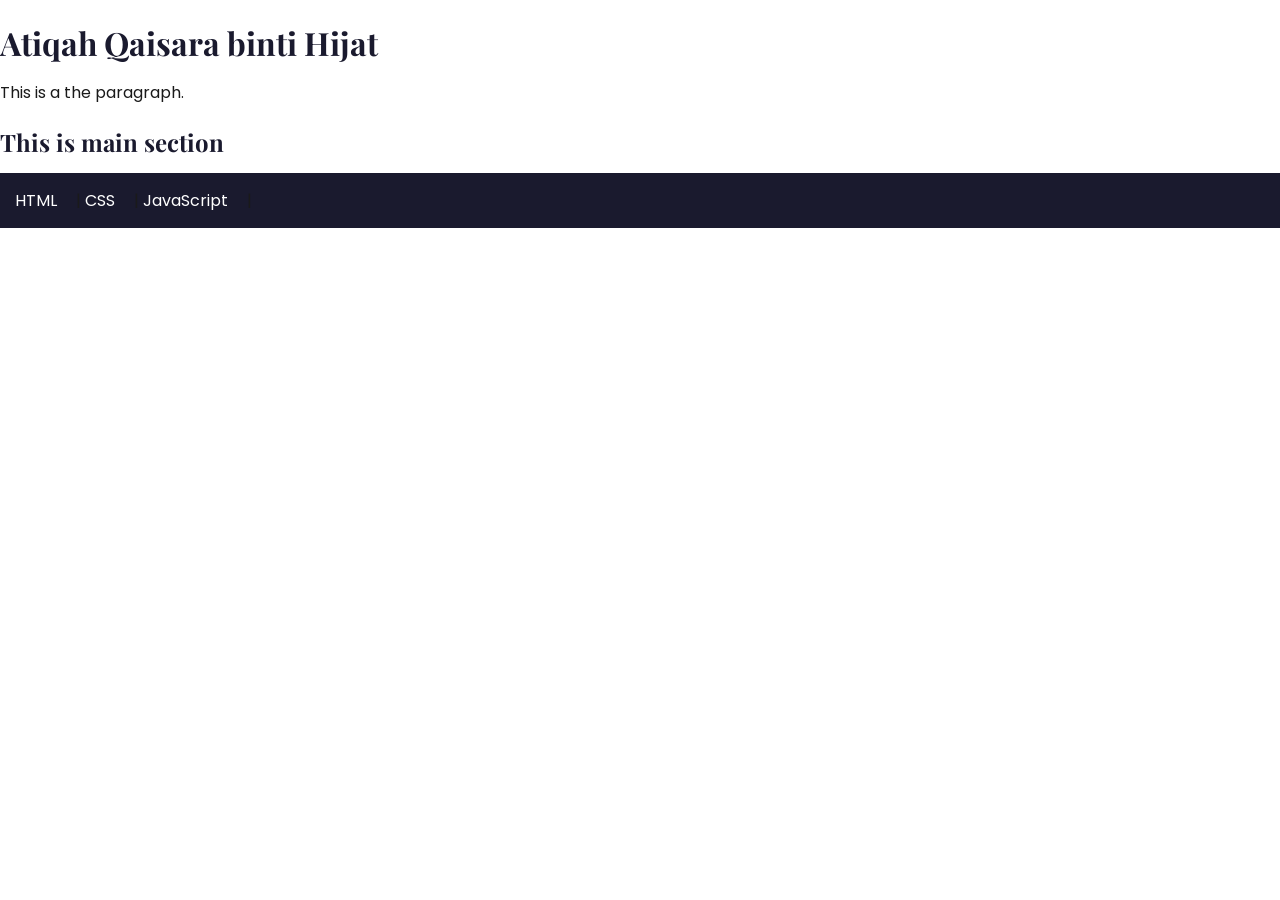
==== index.html @ c2d72d50 "Task 1 CSS - Create style.css added style.css into every <head> of the html pages" ====
<!DOCTYPE html>
<html lang ="en">
<head>
<title>Lab 1A Ati</title>
<meta charset="UTF-8">
<meta name = "description">
<link rel="stylesheet" href="style.css">
</head>

<body>

<h1>Atiqah Qaisara binti Hijat</h1>
<p>This is a  the paragraph.</p>

<main>
<h2>This is  main section</h2>
<nav>
<a href="https://www.w3schools.com/html/default.asp">HTML</a> |
<a href="https://www.w3schools.com/css/default.asp">CSS</a> |
<a href="https://www.w3schools.com/js/default.asp">JavaScript</a> |
</nav>

</main>
</body>
</html>
---- style.css ----
/* =========================
   GOOGLE FONT IMPORT
   ========================= */
@import url('https://fonts.googleapis.com/css2?family=Poppins:wght@300;400;600&family=Playfair+Display:wght@500;700&display=swap');


/* =========================
   CSS RESET
   ========================= */
*,
*::before,
*::after {
    box-sizing: border-box;
}

html {
    font-size: 62.5%; /* 1rem = 10px */
}

body {
    margin: 0;
    padding: 0;
    font-family: var(--font-body);
    font-size: 1.6rem;
    background-color: var(--color-surface);
    color: var(--color-text);
}


/* =========================
   DESIGN TOKENS (:root)
   ========================= */
:root {
    /* Primary Colors */
    --color-primary: #1a1a2e;
    --color-secondary: #16213e;

    /* Accent Colors */
    --color-accent: #e8d5b7;
    --color-accent-2: #fca311;

    /* Neutral Greys */
    --color-grey-100: #f5f5f5;
    --color-grey-300: #cccccc;
    --color-grey-700: #555555;

    /* Text + Surface */
    --color-text: #1a1a1a;
    --color-muted: #666666;
    --color-surface: #ffffff;

    /* Fonts */
    --font-body: 'Poppins', Arial, sans-serif;
    --font-heading: 'Playfair Display', serif;

    /* Spacing */
    --space-sm: 0.5rem;
    --space-md: 1.5rem;
    --space-lg: 3rem;
}


/* =========================
   GLOBAL STYLES
   ========================= */
h1, h2, h3 {
    font-family: var(--font-heading);
    color: var(--color-primary);
    margin-bottom: var(--space-md);
}

p {
    margin-bottom: var(--space-md);
    line-height: 1.6;
}


/* =========================
   NAVIGATION (optional)
   ========================= */
nav {
    background-color: var(--color-primary);
    padding: var(--space-md);
}

nav a {
    color: var(--color-surface);
    text-decoration: none;
    margin-right: var(--space-md);
}

nav a:hover {
    color: var(--color-accent);
}


/* =========================
   SECTION STYLING
   ========================= */
section {
    padding: var(--space-lg);
}

figure {
    margin: var(--space-md) 0;
}

figcaption {
    font-size: 1.4rem;
    color: var(--color-muted);
}


/* =========================
   BUTTON (optional reuse)
   ========================= */
button {
    background-color: var(--color-accent-2);
    color: var(--color-surface);
    border: none;
    padding: var(--space-sm) var(--space-md);
    cursor: pointer;
}
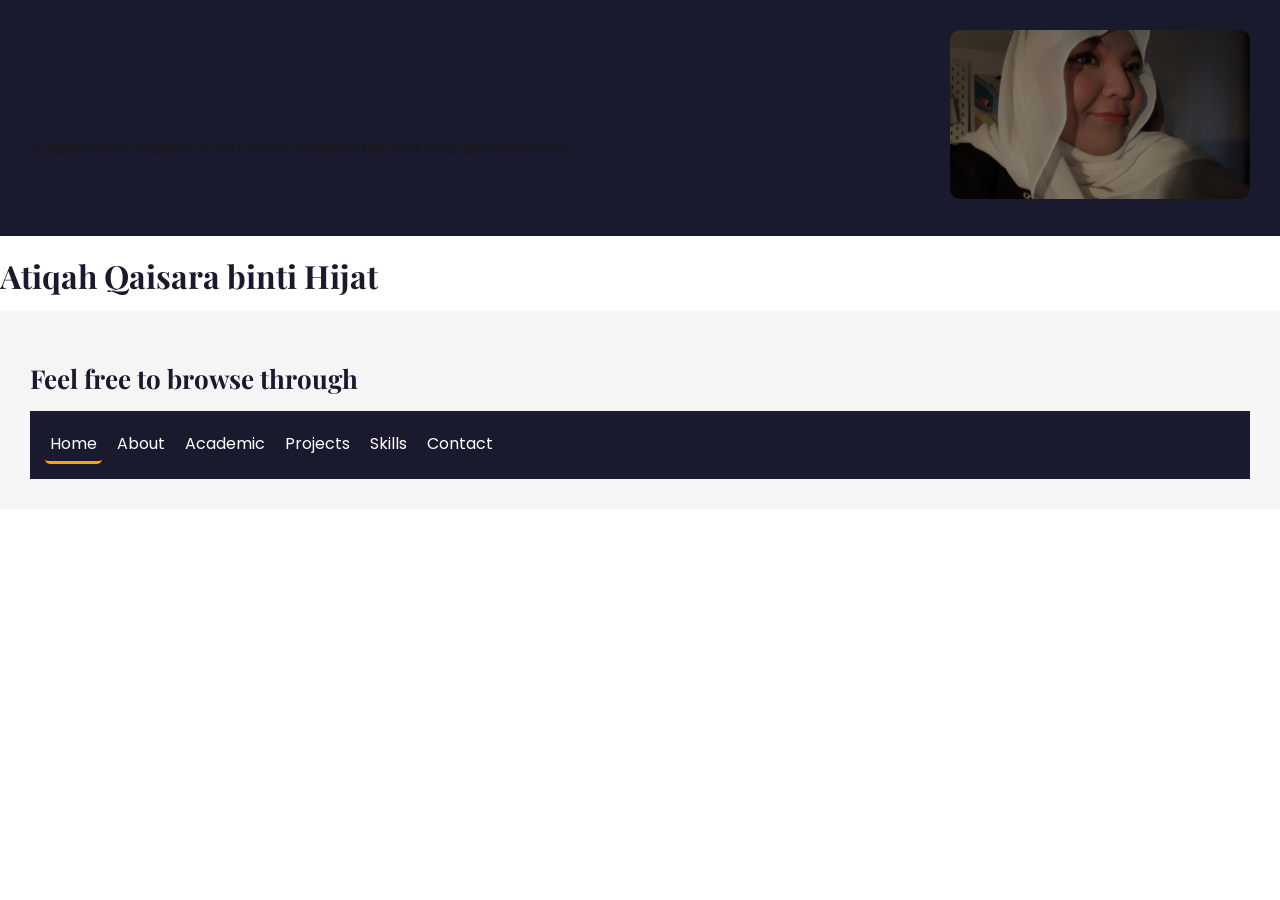
==== commit eef1af0d: "Task 3 CSS" ====
--- a/index.html
+++ b/index.html
@@ -8,16 +8,33 @@
 </head>
 
 <body>
+<header>
+    <div class="header-text">
+        <h1>Hello, I'm Atiqah</h1>
+        <p>A passionate student in software engineering and web development.</p>
+    </div>
 
+    <div class="header-image">
+        <img src="profile.jpg" 
+             alt="Profile photo of Atiqah Qaisara" 
+             width="300" height="300">
+    </div>
+</header>
 <h1>Atiqah Qaisara binti Hijat</h1>
-<p>This is a  the paragraph.</p>
 
 <main>
-<h2>This is  main section</h2>
+<h2>Feel free to browse through</h2>
 <nav>
-<a href="https://www.w3schools.com/html/default.asp">HTML</a> |
-<a href="https://www.w3schools.com/css/default.asp">CSS</a> |
-<a href="https://www.w3schools.com/js/default.asp">JavaScript</a> |
+
+    <div class="nav-links">
+        <a href="index.html" class="active">Home</a>
+        <a href="about.html">About</a>
+        <a href="academic.html">Academic</a>
+        <a href="projects.html">Projects</a>
+        <a href="skills.html">Skills</a>
+        <a href="contact.html">Contact</a>
+    </div>
+</nav>
 </nav>
 
 </main>
--- a/style.css
+++ b/style.css
@@ -120,4 +120,257 @@
     border: none;
     padding: var(--space-sm) var(--space-md);
     cursor: pointer;
+}
+
+/* =========================
+   TYPOGRAPHIC SCALE
+   ========================= */
+
+/* h1–h4 */
+h1 {
+    font-size: 3.2rem;
+    line-height: 1.2;
+    color: var(--color-primary);
+}
+
+h2 {
+    font-size: 2.6rem;
+    line-height: 1.3;
+    color: var(--color-primary);
+}
+
+h3 {
+    font-size: 2rem;
+    line-height: 1.4;
+    color: var(--color-secondary);
+}
+
+h4 {
+    font-size: 1.8rem;
+    line-height: 1.4;
+    color: var(--color-secondary);
+}
+
+/* paragraph */
+p {
+    font-size: 1.6rem;
+    line-height: 1.6;
+    color: var(--color-text);
+}
+
+/* small text */
+small {
+    font-size: 1.2rem;
+    line-height: 1.4;
+    color: var(--color-muted);
+}
+
+/* blockquote */
+blockquote {
+    font-size: 1.6rem;
+    line-height: 1.6;
+    color: var(--color-grey-700);
+    border-left: 0.4rem solid var(--color-accent);
+    padding-left: var(--space-md);
+    margin: var(--space-md) 0;
+}
+
+/* code */
+code {
+    font-size: 1.4rem;
+    background-color: var(--color-grey-100);
+    padding: var(--space-sm);
+    border-radius: 0.5rem;
+}
+
+/* caption */
+figcaption {
+    font-size: 1.2rem;
+    line-height: 1.4;
+    color: var(--color-muted);
+}
+
+
+/* =========================
+   LAYOUT LANDMARKS
+   ========================= */
+
+header {
+    background-color: var(--color-primary);
+    color: var(--color-surface);
+    padding: var(--space-md);
+}
+
+nav {
+    background-color: var(--color-secondary);
+    padding: var(--space-sm);
+}
+
+main {
+    background-color: var(--color-grey-100);
+    padding: var(--space-lg);
+}
+
+footer {
+    background-color: var(--color-primary);
+    color: var(--color-surface);
+    padding: var(--space-md);
+}
+
+
+/* =========================
+   LINK STATES
+   ========================= */
+
+a:link {
+    color: var(--color-primary);
+}
+
+a:visited {
+    color: var(--color-grey-700);
+}
+
+a:hover {
+    color: var(--color-accent-2);
+    text-decoration: underline;
+}
+
+a:active {
+    color: var(--color-accent);
+}
+
+
+/* =========================
+   COMPONENTS (BOX MODEL)
+   ========================= */
+
+/* 1. Card Component */
+.card {
+    background-color: var(--color-surface);
+    padding: var(--space-md); /* padding = space INSIDE the card */
+    margin: var(--space-md) 0; /* margin = space BETWEEN cards */
+    border: 0.1rem solid var(--color-grey-300);
+    border-radius: 1rem;
+    box-shadow: 0 0.4rem 1rem rgba(0,0,0,0.1);
+    /* padding used for inner spacing, margin separates cards from others */
+}
+
+/* 2. Button */
+button {
+    padding: var(--space-sm) var(--space-md); /* padding makes button bigger inside */
+    border: none;
+    border-radius: 0.8rem;
+    background-color: var(--color-accent-2);
+    color: var(--color-surface);
+    margin-top: var(--space-sm); /* margin separates button from elements above */
+    cursor: pointer;
+}
+
+/* 3. Navigation Links */
+nav a {
+    padding: var(--space-sm); /* padding increases clickable area */
+    margin-right: var(--space-sm); /* spacing between links */
+    border-radius: 0.5rem;
+}
+
+/* 4. Section */
+section {
+    padding: var(--space-lg); /* internal spacing */
+    margin-bottom: var(--space-md); /* spacing between sections */
+    border: 0.1rem solid var(--color-grey-300);
+}
+
+/* 5. Input Fields */
+input, textarea {
+    padding: var(--space-sm); /* space inside input */
+    border: 0.1rem solid var(--color-grey-300);
+    margin-bottom: var(--space-md); /* space between inputs */
+    border-radius: 0.5rem;
+}
+
+/* Accessible focus (IMPORTANT MARKS) */
+input:focus, textarea:focus {
+    outline: none;
+    box-shadow: 0 0 0 0.3rem var(--color-accent);
+}
+
+/* =========================
+   NAVIGATION (FLEXBOX)
+   ========================= */
+
+nav {
+    display: flex;
+    justify-content: space-between; /* logo left, links right */
+    align-items: center;
+    padding: var(--space-md);
+    background-color: var(--color-primary);
+
+    position: sticky;
+    top: 0;
+    z-index: 1000; /* stays above other content */
+}
+
+/* Logo / Site Name */
+.nav-logo {
+    font-family: var(--font-heading);
+    font-size: 2rem;
+    color: var(--color-surface);
+}
+
+/* Nav links container */
+.nav-links {
+    display: flex;
+    flex-wrap: wrap; /* allows wrapping on small screens */
+    gap: var(--space-sm);
+}
+
+/* Nav links */
+.nav-links a {
+    color: var(--color-surface);
+    text-decoration: none;
+    padding: var(--space-sm);
+    border-radius: 0.5rem;
+
+    transition: color 0.2s, background-color 0.2s;
+}
+
+/* Hover effect */
+.nav-links a:hover {
+    background-color: var(--color-accent);
+    color: var(--color-primary);
+}
+
+/* Active page */
+.nav-links a.active {
+    border-bottom: 0.3rem solid var(--color-accent-2);
+}
+
+
+/* =========================
+   HERO HEADER (FLEXBOX)
+   ========================= */
+
+header {
+    display: flex;
+    justify-content: space-between;
+    align-items: center; /* vertically center */
+    padding: var(--space-lg);
+    gap: var(--space-lg);
+}
+
+/* Text side */
+.header-text {
+    flex: 1;
+}
+
+/* Image side */
+.header-image {
+    flex: 1;
+    text-align: right;
+}
+
+.header-image img {
+    max-width: 100%;
+    height: auto;
+    border-radius: 1rem;
 }
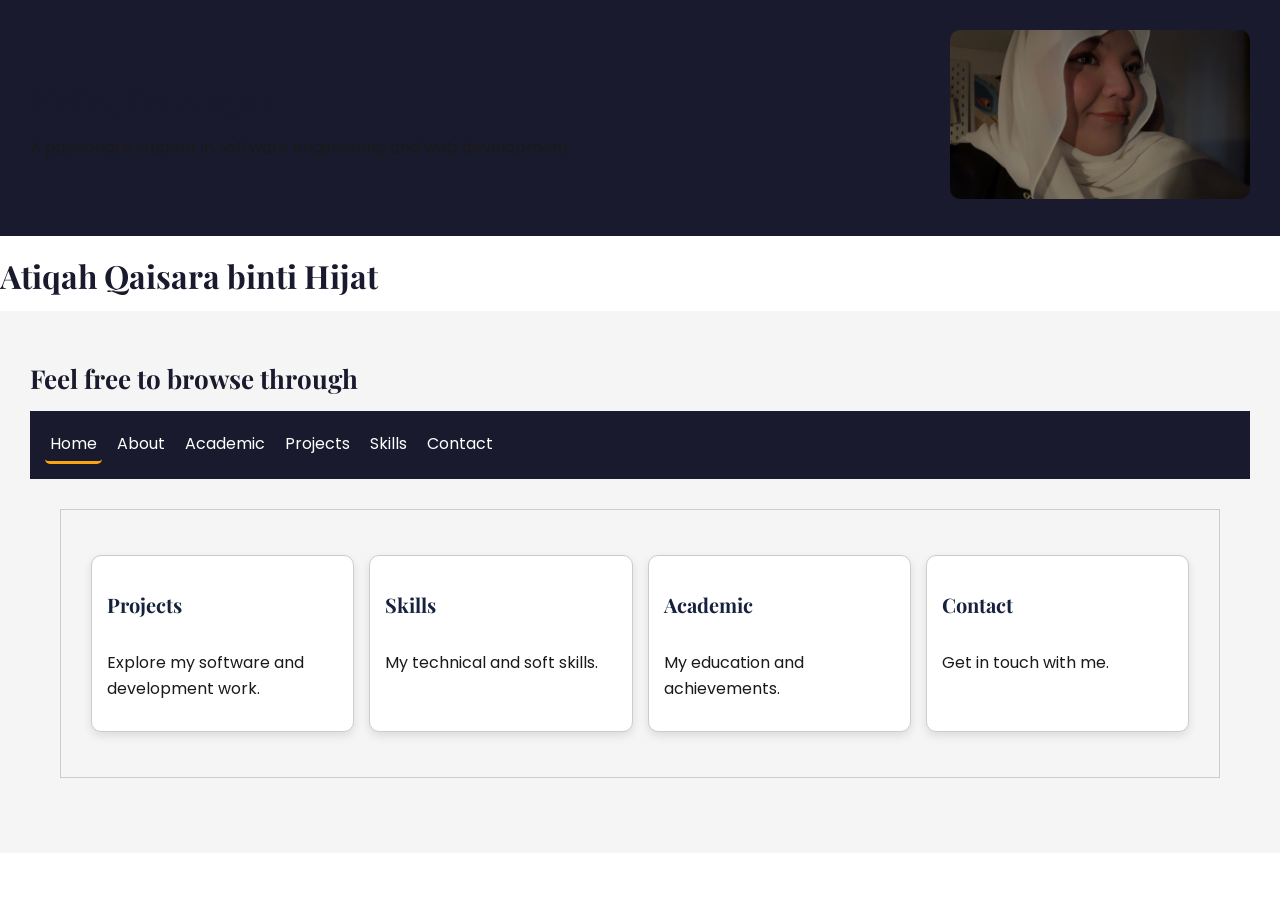
==== commit a9c9dded: "Task 4 CSS" ====
--- a/index.html
+++ b/index.html
@@ -35,7 +35,35 @@
         <a href="contact.html">Contact</a>
     </div>
 </nav>
-</nav>
+
+<main>
+
+    <section class="page-cards">
+
+        <div class="card">
+            <h3>Projects</h3>
+            <p>Explore my software and development work.</p>
+        </div>
+
+        <div class="card">
+            <h3>Skills</h3>
+            <p>My technical and soft skills.</p>
+        </div>
+
+        <div class="card">
+            <h3>Academic</h3>
+            <p>My education and achievements.</p>
+        </div>
+
+        <div class="card">
+            <h3>Contact</h3>
+            <p>Get in touch with me.</p>
+        </div>
+
+    </section>
+
+</main>
+
 
 </main>
 </body>
--- a/style.css
+++ b/style.css
@@ -373,4 +373,62 @@
     max-width: 100%;
     height: auto;
     border-radius: 1rem;
+}
+
+/* =========================
+   CARD GRID (INDEX PAGE)
+   ========================= */
+
+.page-cards {
+    display: grid;
+    grid-template-columns: repeat(auto-fit, minmax(260px, 1fr));
+    gap: var(--space-md); /* spacing between cards */
+}
+
+/* Make heading span full width */
+.page-cards h2 {
+    grid-column: span 2;
+}
+
+/* Card styling (equal height + hover effect) */
+.card {
+    display: grid;
+    grid-template-rows: auto 1fr auto; 
+    /* ensures equal height layout */
+
+    background-color: var(--color-surface);
+    padding: var(--space-md);
+    border-radius: 1rem;
+    border: 0.1rem solid var(--color-grey-300);
+
+    transition: transform 0.2s;
+}
+
+/* Lift effect */
+.card:hover {
+    transform: translateY(-4px);
+}
+
+
+/* =========================
+   SIDEBAR LAYOUT (SKILLS / ABOUT)
+   ========================= */
+
+.page-layout {
+    display: grid;
+    grid-template-columns: 1fr 280px; /* main + sidebar */
+    gap: var(--space-lg);
+}
+
+/* Main content */
+.main-content {
+    background-color: var(--color-surface);
+    padding: var(--space-md);
+}
+
+/* Sidebar */
+.sidebar {
+    background-color: var(--color-grey-100);
+    padding: var(--space-md);
+    border-radius: 1rem;
 }
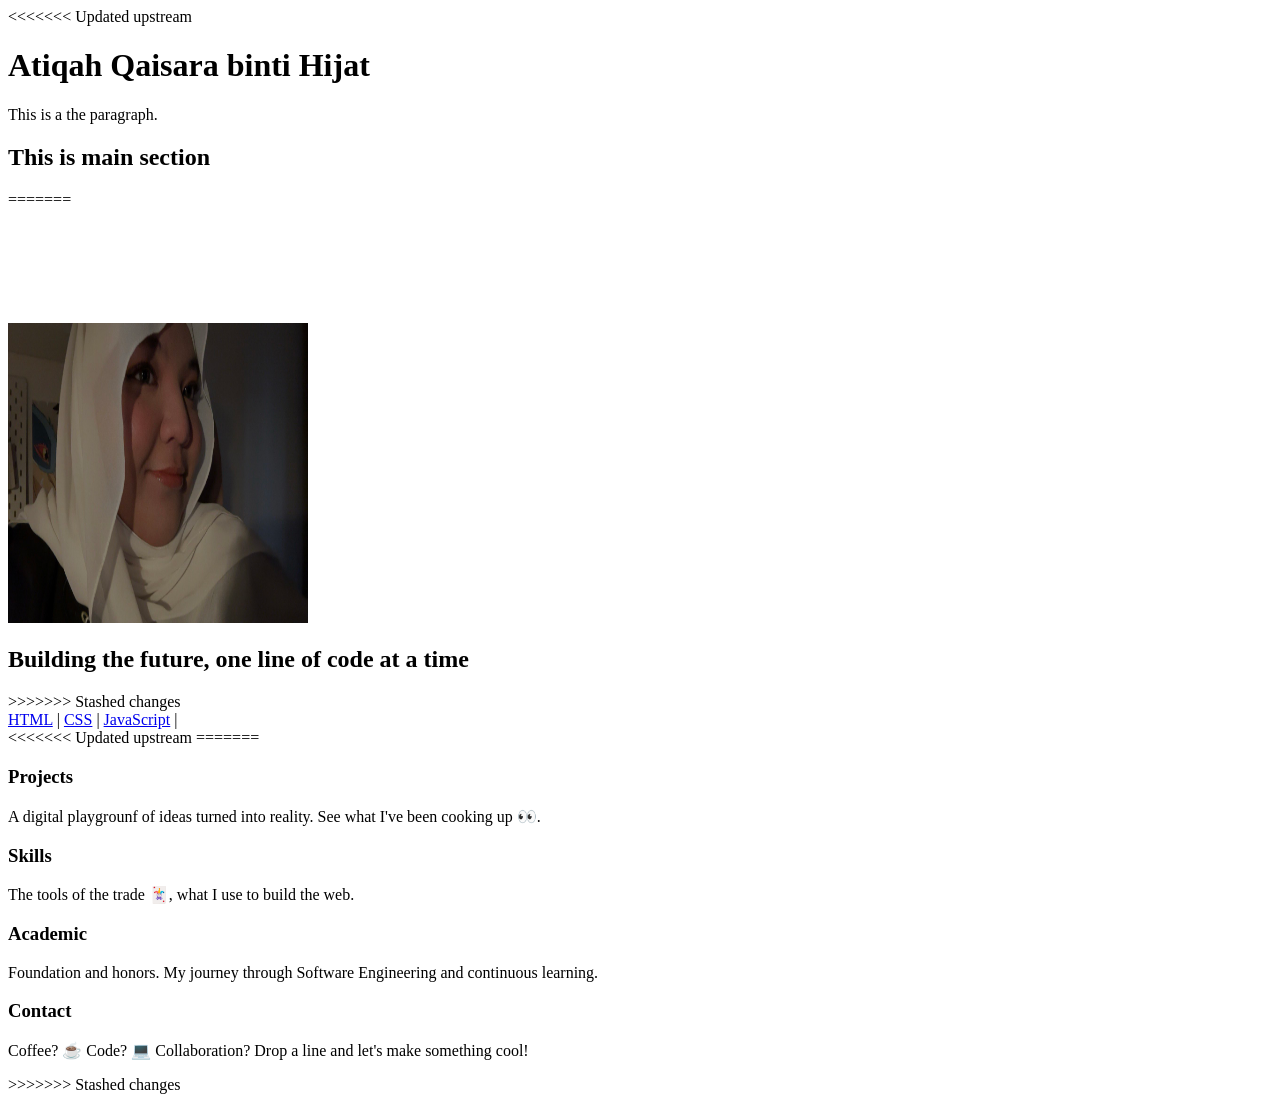
==== commit ac2fb074: "update index.html" ====
--- a/index.html
+++ b/index.html
@@ -1,17 +1,24 @@
 <!DOCTYPE html>
 <html lang ="en">
 <head>
-<title>Lab 1A Ati</title>
+<title>Lab 1B Ati</title>
 <meta charset="UTF-8">
 <meta name = "description">
-<link rel="stylesheet" href="style.css">
 </head>
 
 <body>
+<<<<<<< Updated upstream
+
+<h1>Atiqah Qaisara binti Hijat</h1>
+<p>This is a  the paragraph.</p>
+
+<main>
+<h2>This is  main section</h2>
+=======
 <header>
     <div class="header-text">
-        <h1>Hello, I'm Atiqah</h1>
-        <p>A passionate student in software engineering and web development.</p>
+        <h1 style ="color:white">Hello, World! I'm Atiqah.</h1>
+        <p style ="color:white">A passionate student in software engineering and web development.</p>
     </div>
 
     <div class="header-image">
@@ -20,44 +27,40 @@
              width="300" height="300">
     </div>
 </header>
-<h1>Atiqah Qaisara binti Hijat</h1>
 
 <main>
-<h2>Feel free to browse through</h2>
+<h2>Building the future, one line of code at a time</h2>
+>>>>>>> Stashed changes
 <nav>
-
-    <div class="nav-links">
-        <a href="index.html" class="active">Home</a>
-        <a href="about.html">About</a>
-        <a href="academic.html">Academic</a>
-        <a href="projects.html">Projects</a>
-        <a href="skills.html">Skills</a>
-        <a href="contact.html">Contact</a>
-    </div>
+<a href="https://www.w3schools.com/html/default.asp">HTML</a> |
+<a href="https://www.w3schools.com/css/default.asp">CSS</a> |
+<a href="https://www.w3schools.com/js/default.asp">JavaScript</a> |
 </nav>
 
+<<<<<<< Updated upstream
+=======
 <main>
 
     <section class="page-cards">
 
         <div class="card">
             <h3>Projects</h3>
-            <p>Explore my software and development work.</p>
+            <p>A digital playgrounf of ideas turned into reality. See what I've been cooking up 👀.</p>
         </div>
 
         <div class="card">
             <h3>Skills</h3>
-            <p>My technical and soft skills.</p>
+            <p>The tools of the trade 🃏, what I use to build the web.</p>
         </div>
 
         <div class="card">
             <h3>Academic</h3>
-            <p>My education and achievements.</p>
+            <p>Foundation and honors. My journey through Software Engineering and continuous learning.</p>
         </div>
 
         <div class="card">
             <h3>Contact</h3>
-            <p>Get in touch with me.</p>
+            <p>Coffee? ☕ Code? 💻 Collaboration? Drop a line and let's make something cool!</p>
         </div>
 
     </section>
@@ -65,6 +68,7 @@
 </main>
 
 
+>>>>>>> Stashed changes
 </main>
 </body>
 </html>
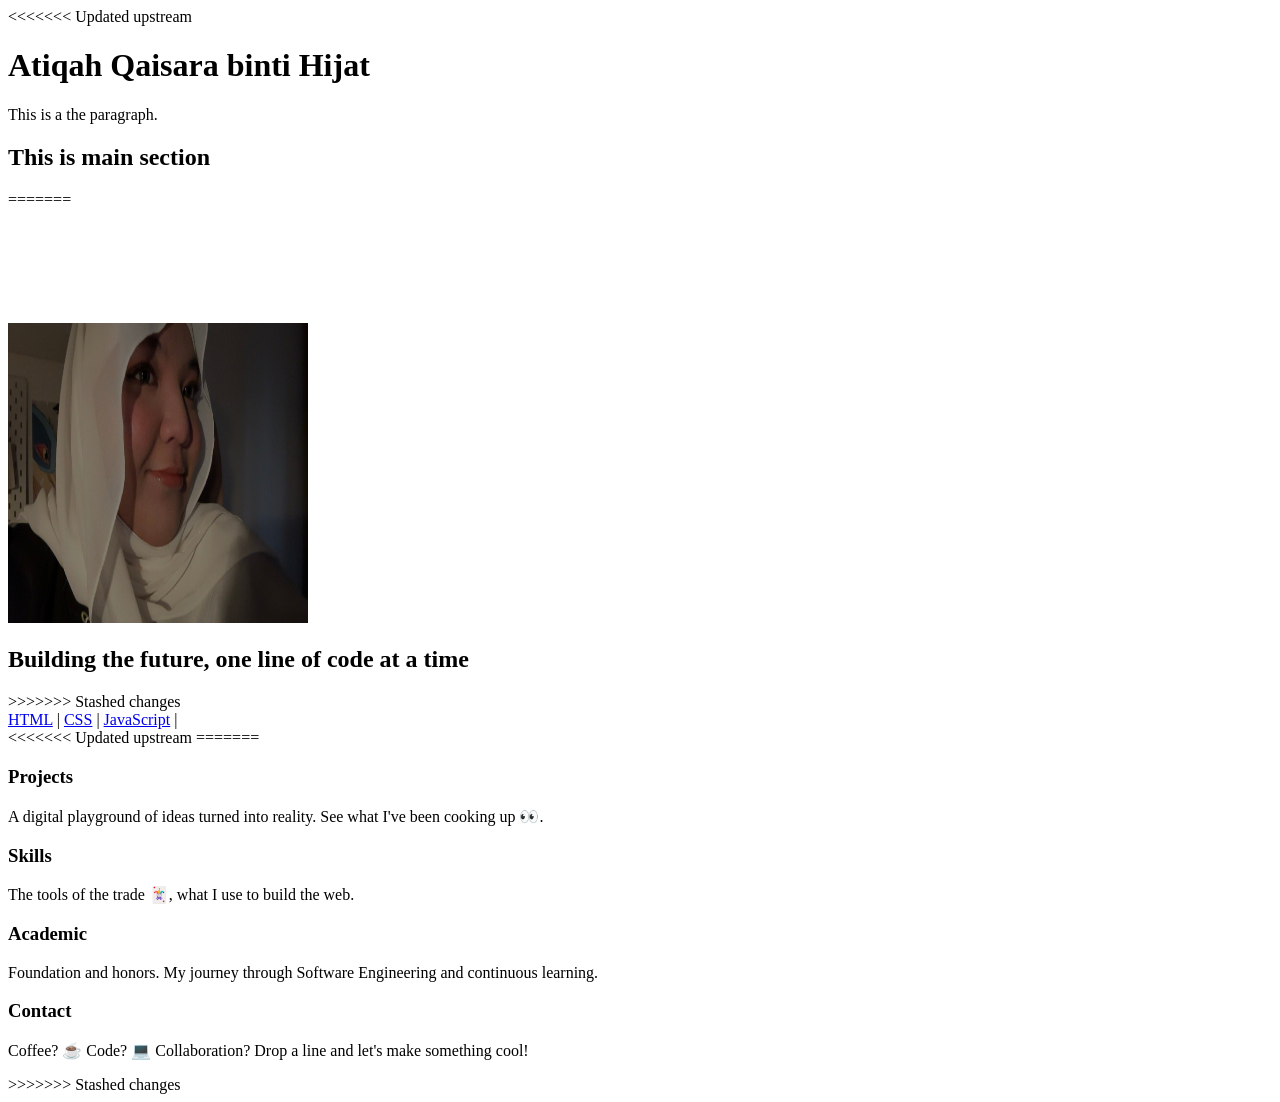
==== commit 020cf158: "update index.html" ====
--- a/index.html
+++ b/index.html
@@ -45,7 +45,7 @@
 
         <div class="card">
             <h3>Projects</h3>
-            <p>A digital playgrounf of ideas turned into reality. See what I've been cooking up 👀.</p>
+            <p>A digital playground of ideas turned into reality. See what I've been cooking up 👀.</p>
         </div>
 
         <div class="card">
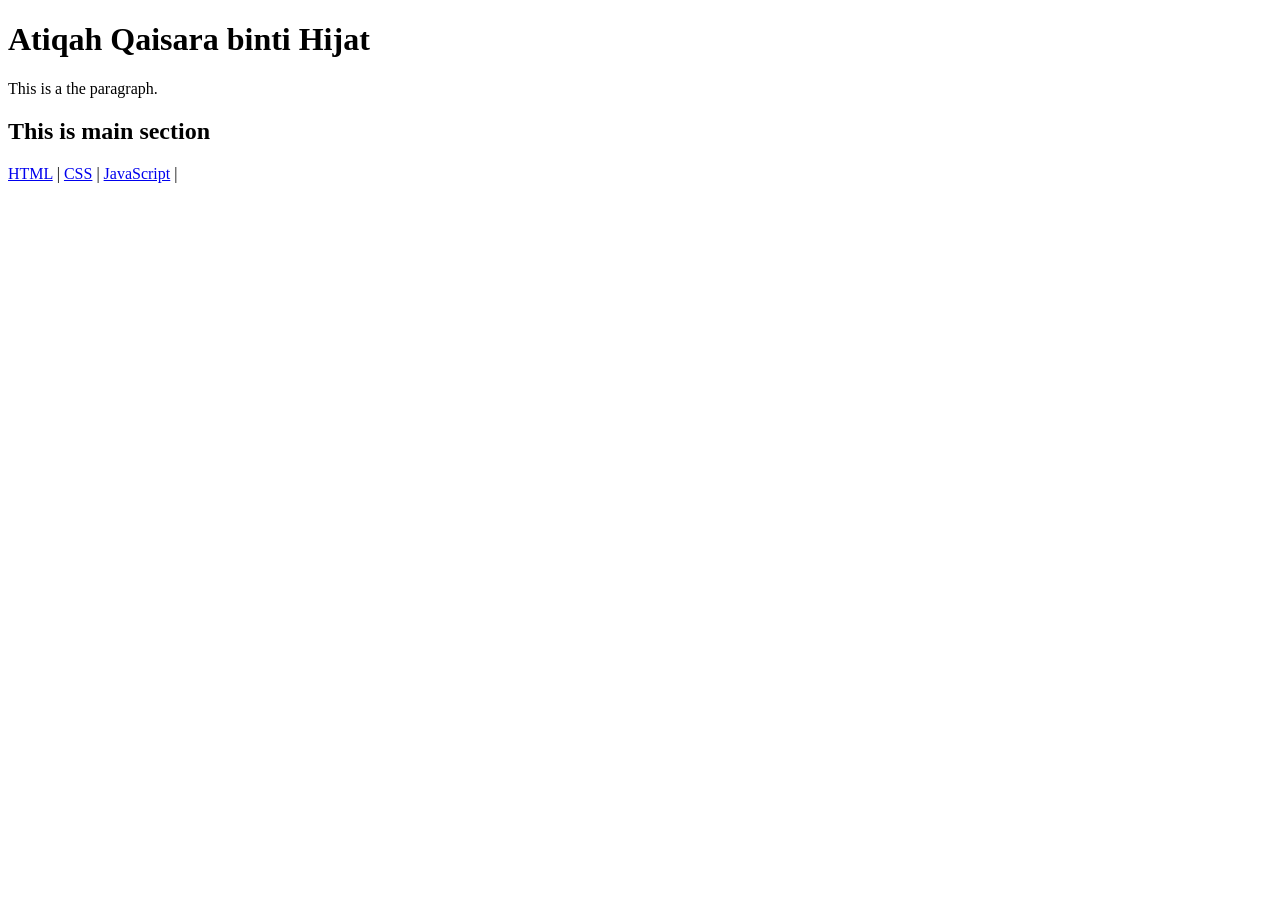
==== commit 977c782f: "Revert "update index.html" This reverts commit ac2fb0740bc879f8305e34ce73a398faaaeab93a." ====
--- a/index.html
+++ b/index.html
@@ -1,74 +1,24 @@
 <!DOCTYPE html>
 <html lang ="en">
 <head>
-<title>Lab 1B Ati</title>
+<title>Lab 1A Ati</title>
 <meta charset="UTF-8">
 <meta name = "description">
 </head>
 
 <body>
-<<<<<<< Updated upstream
 
 <h1>Atiqah Qaisara binti Hijat</h1>
 <p>This is a  the paragraph.</p>
 
 <main>
 <h2>This is  main section</h2>
-=======
-<header>
-    <div class="header-text">
-        <h1 style ="color:white">Hello, World! I'm Atiqah.</h1>
-        <p style ="color:white">A passionate student in software engineering and web development.</p>
-    </div>
-
-    <div class="header-image">
-        <img src="profile.jpg" 
-             alt="Profile photo of Atiqah Qaisara" 
-             width="300" height="300">
-    </div>
-</header>
-
-<main>
-<h2>Building the future, one line of code at a time</h2>
->>>>>>> Stashed changes
 <nav>
 <a href="https://www.w3schools.com/html/default.asp">HTML</a> |
 <a href="https://www.w3schools.com/css/default.asp">CSS</a> |
 <a href="https://www.w3schools.com/js/default.asp">JavaScript</a> |
 </nav>
 
-<<<<<<< Updated upstream
-=======
-<main>
-
-    <section class="page-cards">
-
-        <div class="card">
-            <h3>Projects</h3>
-            <p>A digital playground of ideas turned into reality. See what I've been cooking up 👀.</p>
-        </div>
-
-        <div class="card">
-            <h3>Skills</h3>
-            <p>The tools of the trade 🃏, what I use to build the web.</p>
-        </div>
-
-        <div class="card">
-            <h3>Academic</h3>
-            <p>Foundation and honors. My journey through Software Engineering and continuous learning.</p>
-        </div>
-
-        <div class="card">
-            <h3>Contact</h3>
-            <p>Coffee? ☕ Code? 💻 Collaboration? Drop a line and let's make something cool!</p>
-        </div>
-
-    </section>
-
-</main>
-
-
->>>>>>> Stashed changes
 </main>
 </body>
 </html>
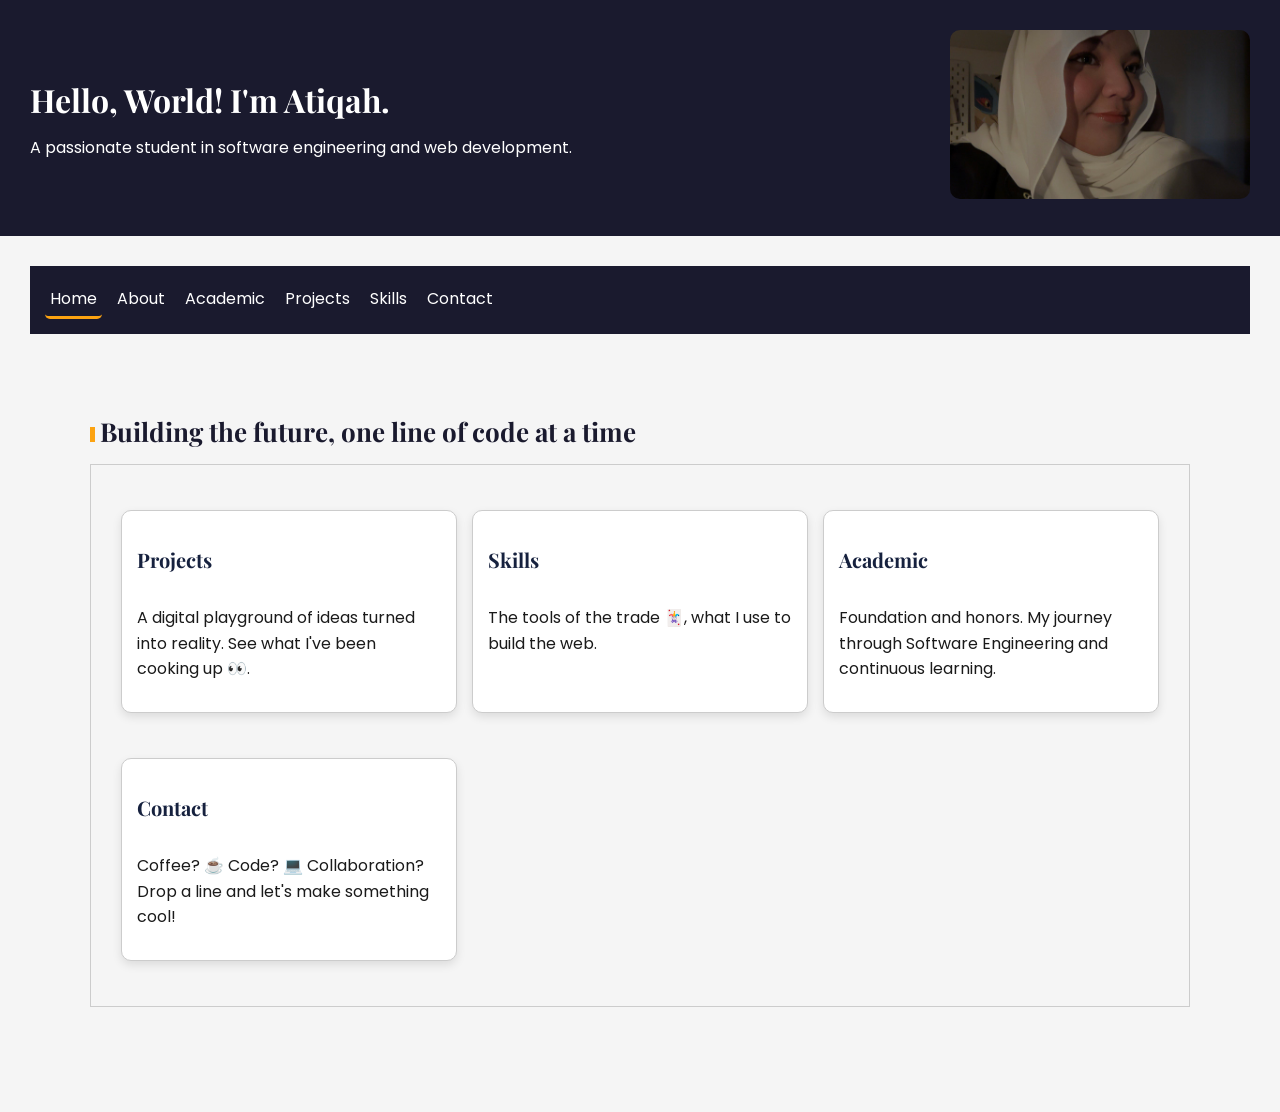
==== commit e9342085: "update index.html" ====
--- a/index.html
+++ b/index.html
@@ -1,24 +1,70 @@
 <!DOCTYPE html>
-<html lang ="en">
+<html lang="en">
 <head>
-<title>Lab 1A Ati</title>
-<meta charset="UTF-8">
-<meta name = "description">
+    <meta charset="UTF-8">
+    <meta name="viewport" content="width=device-width, initial-scale=1.0">
+    <meta name="description" content="Atiqah Qaisara's Portfolio">
+    <title>Lab 1B Ati</title>
+
+    <link rel="stylesheet" href="style.css">
 </head>
 
 <body>
 
-<h1>Atiqah Qaisara binti Hijat</h1>
-<p>This is a  the paragraph.</p>
+    <header>
+        <div class="header-text">
+            <h1 style="color:white">Hello, World! I'm Atiqah.</h1>
+            <p style="color:white">A passionate student in software engineering and web development.</p>
+        </div>
+
+        <div class="header-image">
+            <img src="profile.jpg" 
+                 alt="Profile photo of Atiqah Qaisara" 
+                 width="300" height="300">
+        </div>
+    </header>
 
 <main>
-<h2>This is  main section</h2>
 <nav>
-<a href="https://www.w3schools.com/html/default.asp">HTML</a> |
-<a href="https://www.w3schools.com/css/default.asp">CSS</a> |
-<a href="https://www.w3schools.com/js/default.asp">JavaScript</a> |
+
+    <div class="nav-links">
+        <a href="index.html" class="active">Home</a>
+        <a href="about.html">About</a>
+        <a href="academic.html">Academic</a>
+        <a href="projects.html">Projects</a>
+        <a href="skills.html">Skills</a>
+        <a href="contact.html">Contact</a>
+    </div>
 </nav>
 
-</main>
+<main>
+
+
+    <main>
+        <h2>Building the future, one line of code at a time</h2>
+
+        <section class="page-cards">
+            <div class="card">
+                <h3>Projects</h3>
+                <p>A digital playground of ideas turned into reality. See what I've been cooking up 👀.</p>
+            </div>
+
+            <div class="card">
+                <h3>Skills</h3>
+                <p>The tools of the trade 🃏, what I use to build the web.</p>
+            </div>
+
+            <div class="card">
+                <h3>Academic</h3>
+                <p>Foundation and honors. My journey through Software Engineering and continuous learning.</p>
+            </div>
+
+            <div class="card">
+                <h3>Contact</h3>
+                <p>Coffee? ☕ Code? 💻 Collaboration? Drop a line and let's make something cool!</p>
+            </div>
+        </section>
+    </main>
+
 </body>
 </html>
--- a/style.css
+++ b/style.css
@@ -0,0 +1,545 @@
+/* ============================================
+BREAKPOINTS
+mobile-first base: 320px and up (default)
+tablet:   @media (min-width: 600px)
+desktop:  @media (min-width: 1024px)
+============================================ */
+
+/* =========================
+   GOOGLE FONT IMPORT
+   ========================= */
+@import url('https://fonts.googleapis.com/css2?family=Poppins:wght@300;400;600&family=Playfair+Display:wght@500;700&display=swap');
+
+
+/* =========================
+   CSS RESET
+   ========================= */
+*,
+*::before,
+*::after {
+    box-sizing: border-box;
+}
+
+html {
+    font-size: 62.5%; /* 1rem = 10px */
+}
+
+body {
+    margin: 0;
+    padding: 0;
+    font-family: var(--font-body);
+    font-size: 1.6rem;
+    background-color: var(--color-surface);
+    color: var(--color-text);
+}
+
+
+/* =========================
+   DESIGN TOKENS (:root)
+   ========================= */
+:root {
+    /* Primary Colors */
+    --color-primary: #1a1a2e;
+    --color-secondary: #16213e;
+
+    /* Accent Colors */
+    --color-accent: #e8d5b7;
+    --color-accent-2: #fca311;
+
+    /* Neutral Greys */
+    --color-grey-100: #f5f5f5;
+    --color-grey-300: #cccccc;
+    --color-grey-700: #555555;
+
+    /* Text + Surface */
+    --color-text: #1a1a1a;
+    --color-muted: #666666;
+    --color-surface: #ffffff;
+
+    /* Fonts */
+    --font-body: 'Poppins', Arial, sans-serif;
+    --font-heading: 'Playfair Display', serif;
+
+    /* Spacing */
+    --space-sm: 0.5rem;
+    --space-md: 1.5rem;
+    --space-lg: 3rem;
+}
+
+
+/* =========================
+   GLOBAL STYLES
+   ========================= */
+h1, h2, h3 {
+    font-family: var(--font-heading);
+    color: var(--color-primary);
+    margin-bottom: var(--space-md);
+}
+
+p {
+    margin-bottom: var(--space-md);
+    line-height: 1.6;
+}
+
+
+/* =========================
+   NAVIGATION (optional)
+   ========================= */
+nav {
+    background-color: var(--color-primary);
+    padding: var(--space-md);
+}
+
+nav a {
+    color: var(--color-surface);
+    text-decoration: none;
+    margin-right: var(--space-md);
+}
+
+nav a:hover {
+    color: var(--color-accent);
+}
+
+
+/* =========================
+   SECTION STYLING
+   ========================= */
+section {
+    padding: var(--space-lg);
+}
+
+figure {
+    margin: var(--space-md) 0;
+}
+
+figcaption {
+    font-size: 1.4rem;
+    color: var(--color-muted);
+}
+
+
+/* =========================
+   BUTTON (optional reuse)
+   ========================= */
+button {
+    background-color: var(--color-accent-2);
+    color: var(--color-surface);
+    border: none;
+    padding: var(--space-sm) var(--space-md);
+    cursor: pointer;
+}
+
+/* =========================
+   TYPOGRAPHIC SCALE
+   ========================= */
+
+/* h1–h4 */
+h1 {
+    font-size: 3.2rem;
+    line-height: 1.2;
+    color: var(--color-primary);
+}
+
+h2 {
+    font-size: 2.6rem;
+    line-height: 1.3;
+    color: var(--color-primary);
+}
+
+h3 {
+    font-size: 2rem;
+    line-height: 1.4;
+    color: var(--color-secondary);
+}
+
+h4 {
+    font-size: 1.8rem;
+    line-height: 1.4;
+    color: var(--color-secondary);
+}
+
+/* paragraph */
+p {
+    font-size: 1.6rem;
+    line-height: 1.6;
+    color: var(--color-text);
+}
+
+/* small text */
+small {
+    font-size: 1.2rem;
+    line-height: 1.4;
+    color: var(--color-muted);
+}
+
+/* blockquote */
+blockquote {
+    font-size: 1.6rem;
+    line-height: 1.6;
+    color: var(--color-grey-700);
+    border-left: 0.4rem solid var(--color-accent);
+    padding-left: var(--space-md);
+    margin: var(--space-md) 0;
+}
+
+/* code */
+code {
+    font-size: 1.4rem;
+    background-color: var(--color-grey-100);
+    padding: var(--space-sm);
+    border-radius: 0.5rem;
+}
+
+/* caption */
+figcaption {
+    font-size: 1.2rem;
+    line-height: 1.4;
+    color: var(--color-muted);
+}
+
+
+/* =========================
+   LAYOUT LANDMARKS
+   ========================= */
+
+header {
+    background-color: var(--color-primary);
+    color: var(--color-surface);
+    padding: var(--space-md);
+}
+
+nav {
+    background-color: var(--color-secondary);
+    padding: var(--space-sm);
+}
+
+main {
+    background-color: var(--color-grey-100);
+    padding: var(--space-lg);
+}
+
+footer {
+    background-color: var(--color-primary);
+    color: var(--color-surface);
+    padding: var(--space-md);
+}
+
+
+/* =========================
+   LINK STATES
+   ========================= */
+
+a:link {
+    color: var(--color-primary);
+}
+
+a:visited {
+    color: var(--color-grey-700);
+}
+
+a:hover {
+    color: var(--color-accent-2);
+    text-decoration: underline;
+}
+
+a:active {
+    color: var(--color-accent);
+}
+
+
+/* =========================
+   COMPONENTS (BOX MODEL)
+   ========================= */
+
+/* 1. Card Component */
+.card {
+    background-color: var(--color-surface);
+    padding: var(--space-md); /* padding = space INSIDE the card */
+    margin: var(--space-md) 0; /* margin = space BETWEEN cards */
+    border: 0.1rem solid var(--color-grey-300);
+    border-radius: 1rem;
+    box-shadow: 0 0.4rem 1rem rgba(0,0,0,0.1);
+    /* padding used for inner spacing, margin separates cards from others */
+}
+
+/* 2. Button */
+button {
+    padding: var(--space-sm) var(--space-md); /* padding makes button bigger inside */
+    border: none;
+    border-radius: 0.8rem;
+    background-color: var(--color-accent-2);
+    color: var(--color-surface);
+    margin-top: var(--space-sm); /* margin separates button from elements above */
+    cursor: pointer;
+}
+
+/* 3. Navigation Links */
+nav a {
+    padding: var(--space-sm); /* padding increases clickable area */
+    margin-right: var(--space-sm); /* spacing between links */
+    border-radius: 0.5rem;
+}
+
+/* 4. Section */
+section {
+    padding: var(--space-lg); /* internal spacing */
+    margin-bottom: var(--space-md); /* spacing between sections */
+    border: 0.1rem solid var(--color-grey-300);
+}
+
+/* 5. Input Fields */
+input, textarea {
+    padding: var(--space-sm); /* space inside input */
+    border: 0.1rem solid var(--color-grey-300);
+    margin-bottom: var(--space-md); /* space between inputs */
+    border-radius: 0.5rem;
+}
+
+/* Accessible focus (IMPORTANT MARKS) */
+input:focus, textarea:focus {
+    outline: none;
+    box-shadow: 0 0 0 0.3rem var(--color-accent);
+}
+
+/* =========================
+   NAVIGATION (FLEXBOX)
+   ========================= */
+
+nav {
+    display: flex;
+    justify-content: space-between; /* logo left, links right */
+    align-items: center;
+    padding: var(--space-md);
+    background-color: var(--color-primary);
+
+    position: sticky;
+    top: 0;
+    z-index: 1000; /* stays above other content */
+}
+
+/* Logo / Site Name */
+.nav-logo {
+    font-family: var(--font-heading);
+    font-size: 2rem;
+    color: var(--color-surface);
+}
+
+/* Nav links container */
+.nav-links {
+    display: flex;
+    flex-wrap: wrap; /* allows wrapping on small screens */
+    gap: var(--space-sm);
+}
+
+/* Nav links */
+.nav-links a {
+    color: var(--color-surface);
+    text-decoration: none;
+    padding: var(--space-sm);
+    border-radius: 0.5rem;
+
+    transition: color 0.2s, background-color 0.2s;
+}
+
+/* Hover effect */
+.nav-links a:hover {
+    background-color: var(--color-accent);
+    color: var(--color-primary);
+}
+
+/* Active page */
+.nav-links a.active {
+    border-bottom: 0.3rem solid var(--color-accent-2);
+}
+
+
+/* =========================
+   HERO HEADER (FLEXBOX)
+   ========================= */
+
+header {
+    display: flex;
+    justify-content: space-between;
+    align-items: center; /* vertically center */
+    padding: var(--space-lg);
+    gap: var(--space-lg);
+}
+
+/* Text side */
+.header-text {
+    flex: 1;
+}
+
+/* Image side */
+.header-image {
+    flex: 1;
+    text-align: right;
+}
+
+.header-image img {
+    max-width: 100%;
+    height: auto;
+    border-radius: 1rem;
+}
+
+/* =========================
+   CARD GRID (INDEX PAGE)
+   ========================= */
+
+.page-cards {
+    display: grid;
+    grid-template-columns: repeat(auto-fit, minmax(260px, 1fr));
+    gap: var(--space-md); /* spacing between cards */
+}
+
+/* Make heading span full width */
+.page-cards h2 {
+    grid-column: span 2;
+}
+
+/* Card styling (equal height + hover effect) */
+.card {
+    display: grid;
+    grid-template-rows: auto 1fr auto; 
+    /* ensures equal height layout */
+
+    background-color: var(--color-surface);
+    padding: var(--space-md);
+    border-radius: 1rem;
+    border: 0.1rem solid var(--color-grey-300);
+
+    transition: transform 0.2s;
+}
+
+/* Lift effect */
+.card:hover {
+    transform: translateY(-4px);
+}
+
+
+/* =========================
+   SIDEBAR LAYOUT (SKILLS / ABOUT)
+   ========================= */
+
+.page-layout {
+    display: grid;
+    grid-template-columns: 1fr 280px; /* main + sidebar */
+    gap: var(--space-lg);
+}
+
+/* Main content */
+.main-content {
+    background-color: var(--color-surface);
+    padding: var(--space-md);
+}
+
+/* Sidebar */
+.sidebar {
+    background-color: var(--color-grey-100);
+    padding: var(--space-md);
+    border-radius: 1rem;
+}
+
+/* =========================
+   FORM STYLING
+   ========================= */
+
+/* Inputs, textarea, select */
+input,
+textarea,
+select {
+    width: 100%;
+    padding: var(--space-sm);
+    border: 0.1rem solid var(--color-grey-300);
+    border-radius: 0.5rem;
+    font-family: var(--font-body);
+    font-size: 1.6rem;
+    margin-bottom: var(--space-md);
+}
+
+/* Focus state (ACCESSIBILITY MARKS) */
+input:focus,
+textarea:focus,
+select:focus {
+    outline: none;
+    box-shadow: 0 0 0 0.3rem var(--color-accent);
+}
+
+
+/* =========================
+   SUBMIT BUTTON
+   ========================= */
+
+button {
+    background-color: var(--color-accent-2);
+    color: var(--color-surface);
+    padding: var(--space-sm) var(--space-md);
+    border: none;
+    border-radius: 0.8rem;
+    cursor: pointer;
+
+    transition: background-color 0.2s, transform 0.1s;
+}
+
+/* Hover effect */
+button:hover {
+    background-color: var(--color-accent);
+}
+
+/* Click effect */
+button:active {
+    transform: scale(0.97);
+}
+
+
+/* =========================
+   PSEUDO ELEMENTS
+   ========================= */
+
+/* 1. Decorative quote */
+blockquote::before {
+    content: '"';
+    font-size: 3rem;
+    color: var(--color-accent);
+    margin-right: var(--space-sm);
+}
+
+/* 2. Section heading left bar */
+h2::before {
+    content: '';
+    display: inline-block;
+    width: 0.5rem;
+    height: 1.5rem;
+    background-color: var(--color-accent-2);
+    margin-right: var(--space-sm);
+}
+
+
+/* =========================
+   TABLE STRIPING
+   ========================= */
+
+tbody tr:nth-child(even) {
+    background-color: var(--color-grey-100);
+}
+
+
+/* =========================
+   LIST POLISH
+   ========================= */
+
+/* Remove top border from first item */
+ul li:first-child {
+    border-top: none;
+}
+
+/* Remove bottom border from last item */
+ul li:last-child {
+    border-bottom: none;
+}
+
+/* Optional: add borders for effect */
+ul li {
+    border-top: 0.1rem solid var(--color-grey-300);
+    padding: var(--space-sm);
+}
